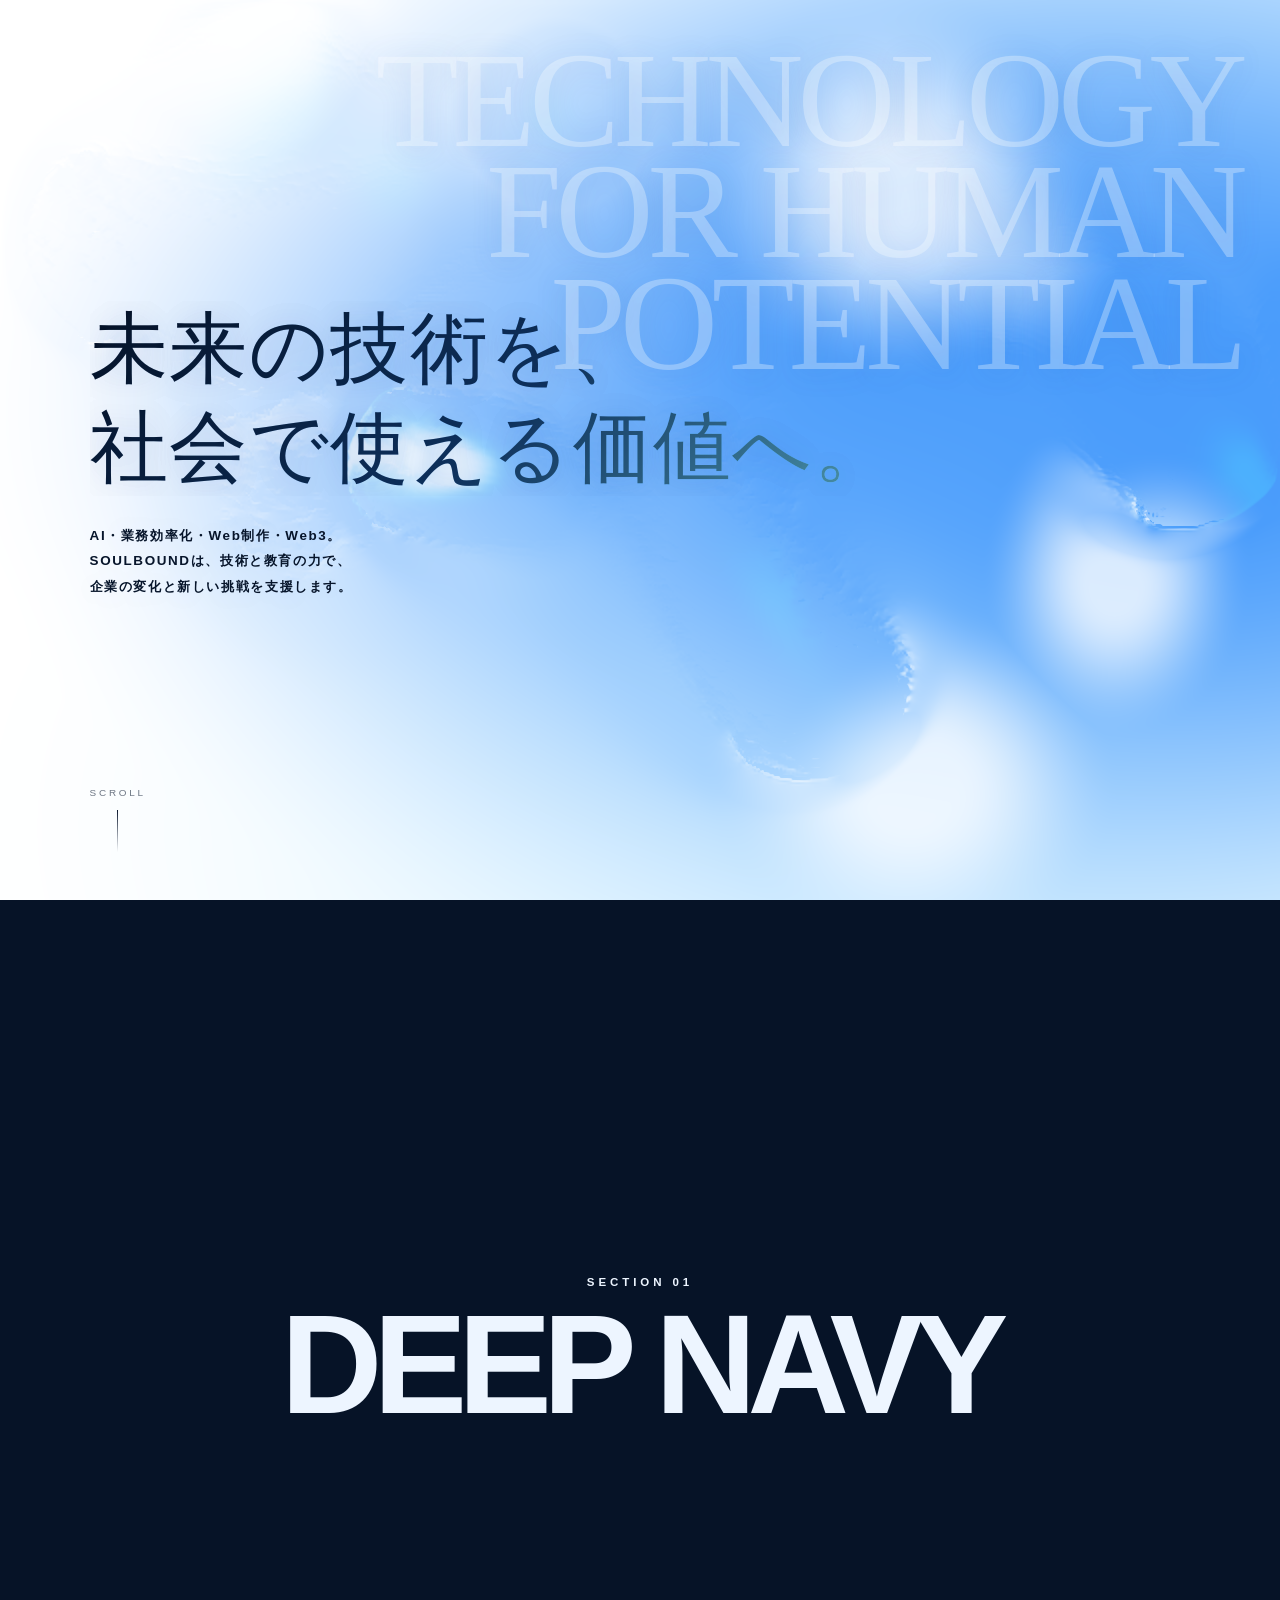
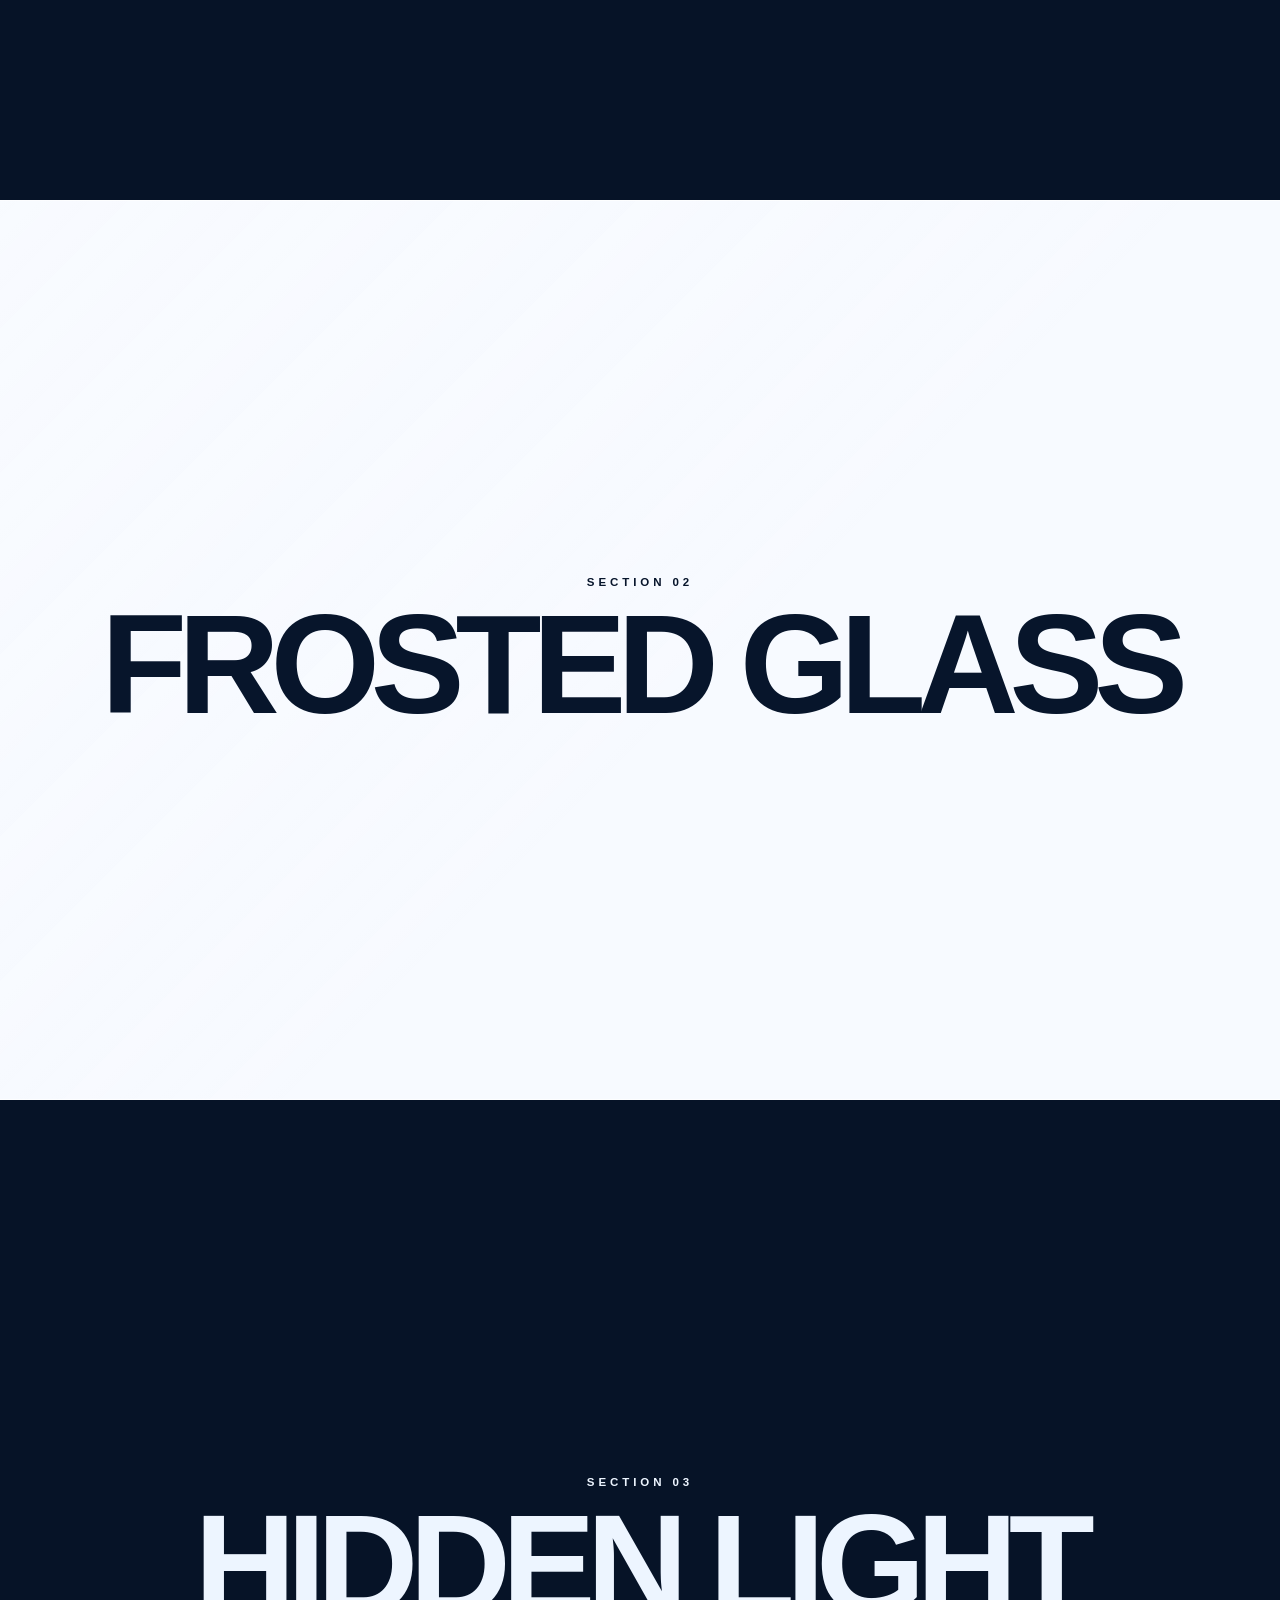
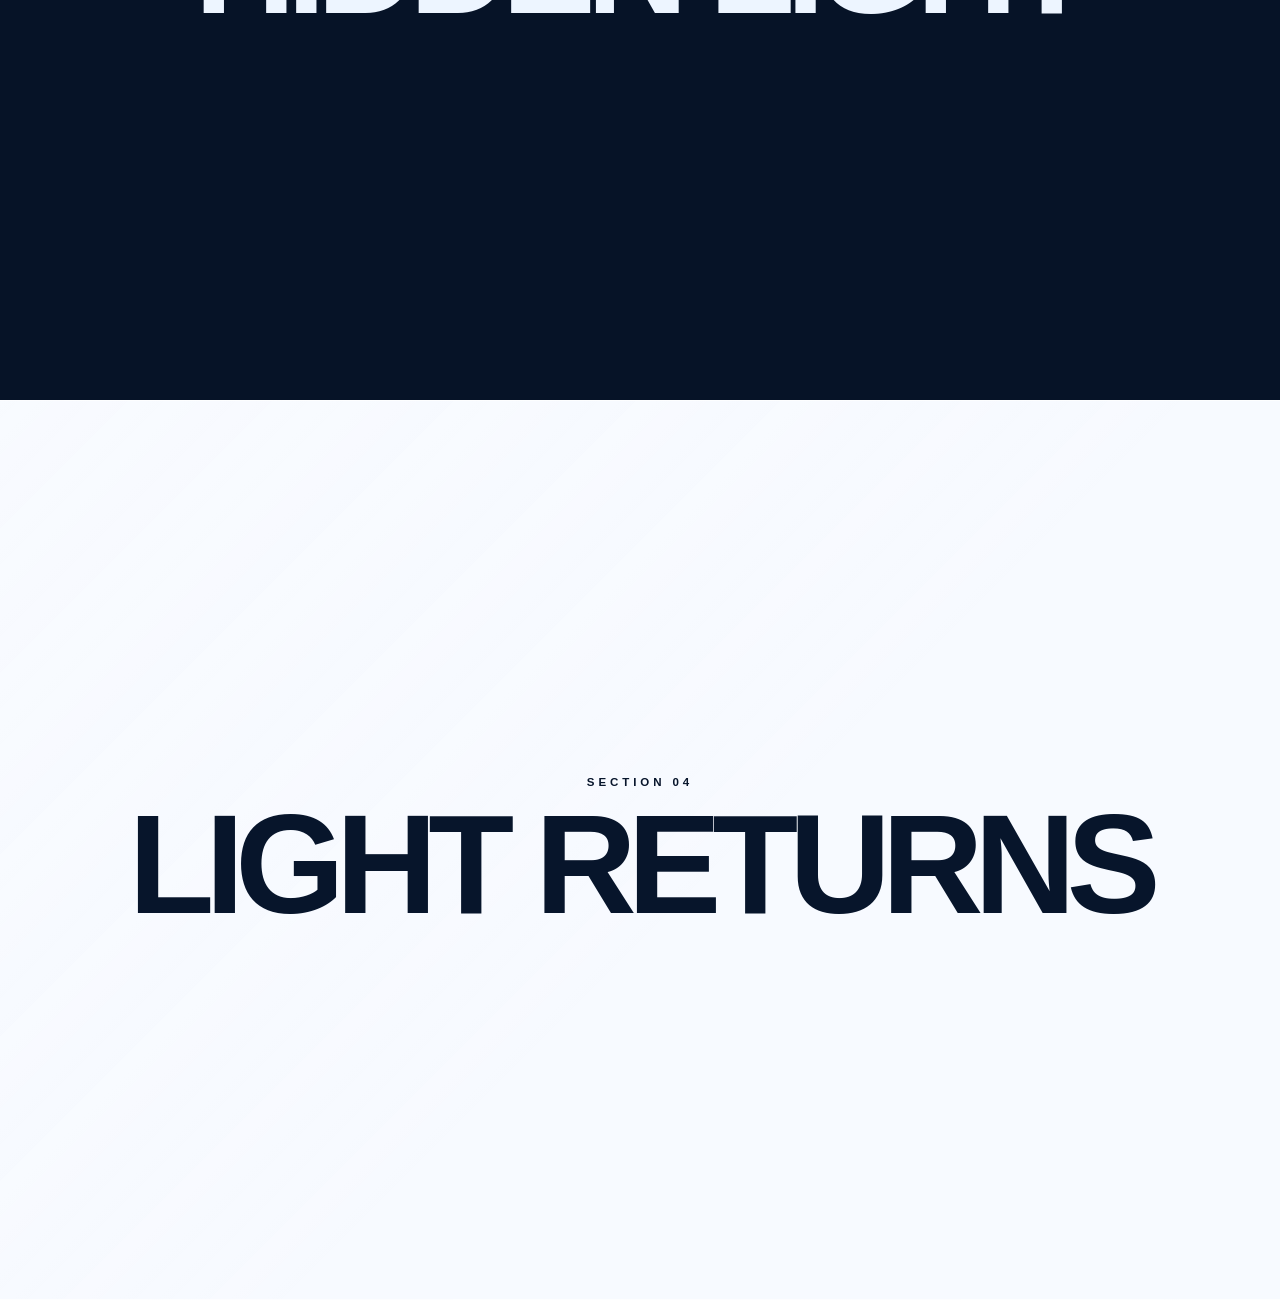
==== background-animation/index.html @ e3aedf35 "background-anime" ====
<!DOCTYPE html>
<html lang="ja">
<head>
  <meta charset="utf-8">
  <meta name="viewport" content="width=device-width, initial-scale=1">
  <title>WebGL Background Animation</title>
  <link rel="stylesheet" href="style.css">
</head>
<body>
  <div class="fluid-background" aria-hidden="true">
    <canvas class="fluid-background__canvas"></canvas>
    <div class="fluid-background__shade"></div>
  </div>

  <main class="page">
    <section class="section section--hero">
      <p class="section--hero__backdrop" aria-hidden="true">
        TECHNOLOGY<br>FOR HUMAN<br>POTENTIAL
      </p>
      <div class="section--hero__copy">
        <div class="section--hero__title-stack">
          <h1 class="section__title section--hero__title-base" data-title-mask>
            <span>未来の技術を、</span>
            <span>社会で使える価値へ。</span>
          </h1>
          <span class="section__title section--hero__title-reaction" data-title-mask aria-hidden="true">
            <span>未来の技術を、</span>
            <span>社会で使える価値へ。</span>
          </span>
        </div>
        <p class="section--hero__description">
          AI・業務効率化・Web制作・Web3。<br>
          SOULBOUNDは、技術と教育の力で、<br>
          企業の変化と新しい挑戦を支援します。
        </p>
      </div>
      <span class="section__scroll">Scroll</span>
    </section>

    <section class="section section--navy">
      <p class="section__eyebrow">Section 01</p>
      <h2 class="section__title">DEEP NAVY</h2>
    </section>

    <section class="section section--glass">
      <p class="section__eyebrow">Section 02</p>
      <h2 class="section__title">FROSTED GLASS</h2>
    </section>

    <section class="section section--navy">
      <p class="section__eyebrow">Section 03</p>
      <h2 class="section__title">HIDDEN LIGHT</h2>
    </section>

    <section class="section section--glass">
      <p class="section__eyebrow">Section 04</p>
      <h2 class="section__title">LIGHT RETURNS</h2>
    </section>
  </main>

    <script src="fluid.js?v=interaction-23"></script>
  <script src="hero.js?v=1"></script>
</body>
</html>
---- background-animation/style.css ----
:root {
  color-scheme: light;
  --navy: #061327;
  --ink: #07152b;
  --white-glass: rgba(245, 249, 255, .78);
}

* {
  box-sizing: border-box;
}

html,
body {
  margin: 0;
  min-width: 100%;
  min-height: 100%;
}

html {
  background: #fff;
  scroll-behavior: smooth;
}

body {
  overflow-x: hidden;
  font-family: Arial, "Helvetica Neue", sans-serif;
}

.fluid-background {
  position: fixed;
  z-index: 0;
  inset: 0;
  overflow: hidden;
  background: #fff;
  pointer-events: none;
}

.fluid-background__canvas,
.fluid-background__shade {
  position: absolute;
  inset: 0;
  width: 100%;
  height: 100%;
}

.fluid-background__canvas {
  z-index: 1;
  display: block;
  mix-blend-mode: normal;
}

.fluid-background__shade {
  z-index: 0;
  background: #fff;
}

.page {
  position: relative;
  z-index: 1;
}

.section {
  position: relative;
  display: grid;
  min-height: 100vh;
  min-height: 100svh;
  padding: clamp(28px, 4vw, 64px);
  place-content: center;
  text-align: center;
  isolation: isolate;
}

.section__eyebrow {
  margin: 0 0 1.1rem;
  font-size: clamp(.65rem, .9vw, .8rem);
  font-weight: 600;
  letter-spacing: .34em;
  text-transform: uppercase;
}

.section__title {
  margin: 0;
  font-size: clamp(3.2rem, 11vw, 10rem);
  font-weight: 700;
  line-height: .84;
  letter-spacing: -.065em;
  text-wrap: balance;
}

.section--hero {
  display: flex;
  align-items: center;
  justify-content: flex-start;
  color: var(--ink);
  background: transparent;
  text-align: left;
  text-shadow: 0 2px 30px rgba(45, 90, 170, .14);
}

.section--hero__copy {
  position: relative;
  z-index: 2;
  width: min(58rem, 70vw);
  margin-left: clamp(1rem, 3vw, 4rem);
}

.section--hero .section__title {
  display: grid;
  gap: .04em;
  margin: 0;
  font-family: "Yu Mincho", "Hiragino Mincho ProN", "Hiragino Mincho Pro", serif;
  font-size: clamp(2.8rem, 6.1vw, 6.8rem);
  font-weight: 500;
  line-height: 1.23;
  letter-spacing: .02em;
}

.section--hero__title-stack {
  display: grid;
  isolation: isolate;
}

.section--hero__title-base,
.section--hero__title-reaction {
  grid-area: 1 / 1;
  background: linear-gradient(135deg, #06152f 0%, #123f78 48%, #7be8ff 100%);
  background-clip: text;
  -webkit-background-clip: text;
  color: transparent;
  -webkit-text-fill-color: transparent;
  -webkit-mask-repeat: no-repeat;
  mask-repeat: no-repeat;
}

.section--hero__title-base {
  position: relative;
  z-index: 1;
  mix-blend-mode: normal;
}

.section--hero__title-reaction {
  position: relative;
  z-index: 2;
  opacity: .25;
  mix-blend-mode: difference;
  pointer-events: none;
}

.section--hero__description {
  margin: clamp(1.6rem, 3vh, 2.6rem) 0 0;
  font-size: clamp(.76rem, 1.05vw, 1rem);
  font-weight: 600;
  line-height: 1.9;
  letter-spacing: .12em;
}

.section--hero__backdrop {
  position: absolute;
  z-index: 0;
  top: clamp(2rem, 5vh, 4rem);
  right: clamp(1rem, 3vw, 4rem);
  margin: 0;
  color: rgba(255, 255, 255, .3);
  font-family: Georgia, "Times New Roman", serif;
  font-size: clamp(4.8rem, 10.6vw, 11rem);
  font-weight: 400;
  line-height: .82;
  letter-spacing: -.045em;
  text-align: right;
  pointer-events: none;
}

.section--hero .section__scroll {
  right: auto;
  left: calc(clamp(28px, 4vw, 64px) + clamp(1rem, 3vw, 4rem));
  transform: none;
}

.section--navy {
  color: #edf5ff;
  background: var(--navy);
}

.section--glass {
  color: var(--ink);
  background: var(--white-glass);
  -webkit-backdrop-filter: blur(34px) saturate(125%);
  backdrop-filter: blur(34px) saturate(125%);
}

.section--glass::before {
  position: absolute;
  z-index: -1;
  inset: 0;
  border-block: 1px solid rgba(255, 255, 255, .7);
  background: linear-gradient(135deg, rgba(255, 255, 255, .13), transparent 55%);
  content: "";
}

.section__scroll {
  position: absolute;
  bottom: 3rem;
  left: 50%;
  display: grid;
  gap: .75rem;
  justify-items: center;
  color: rgba(7, 21, 43, .58);
  font-size: .62rem;
  letter-spacing: .28em;
  text-transform: uppercase;
  transform: translateX(-50%);
}

.section__scroll::after {
  width: 1px;
  height: 42px;
  background: linear-gradient(var(--ink), transparent);
  content: "";
}

@media (max-width: 600px) {
  .section__title {
    font-size: clamp(3rem, 17vw, 6rem);
  }

  .section--glass {
    -webkit-backdrop-filter: blur(22px) saturate(120%);
    backdrop-filter: blur(22px) saturate(120%);
  }

  .section--hero__copy {
    width: 100%;
    margin-left: 0;
  }

  .section--hero .section__title {
    font-size: clamp(2.5rem, 12vw, 4.2rem);
  }

  .section--hero__description {
    font-size: .7rem;
    letter-spacing: .07em;
  }

  .section--hero__backdrop {
    top: 8vh;
    right: -4vw;
    font-size: 18vw;
    opacity: .72;
  }

  .section--hero .section__scroll {
    left: clamp(28px, 4vw, 64px);
  }
}

@media (prefers-reduced-motion: reduce) {
  html {
    scroll-behavior: auto;
  }

  .fluid-background__canvas {
    display: none;
  }

}
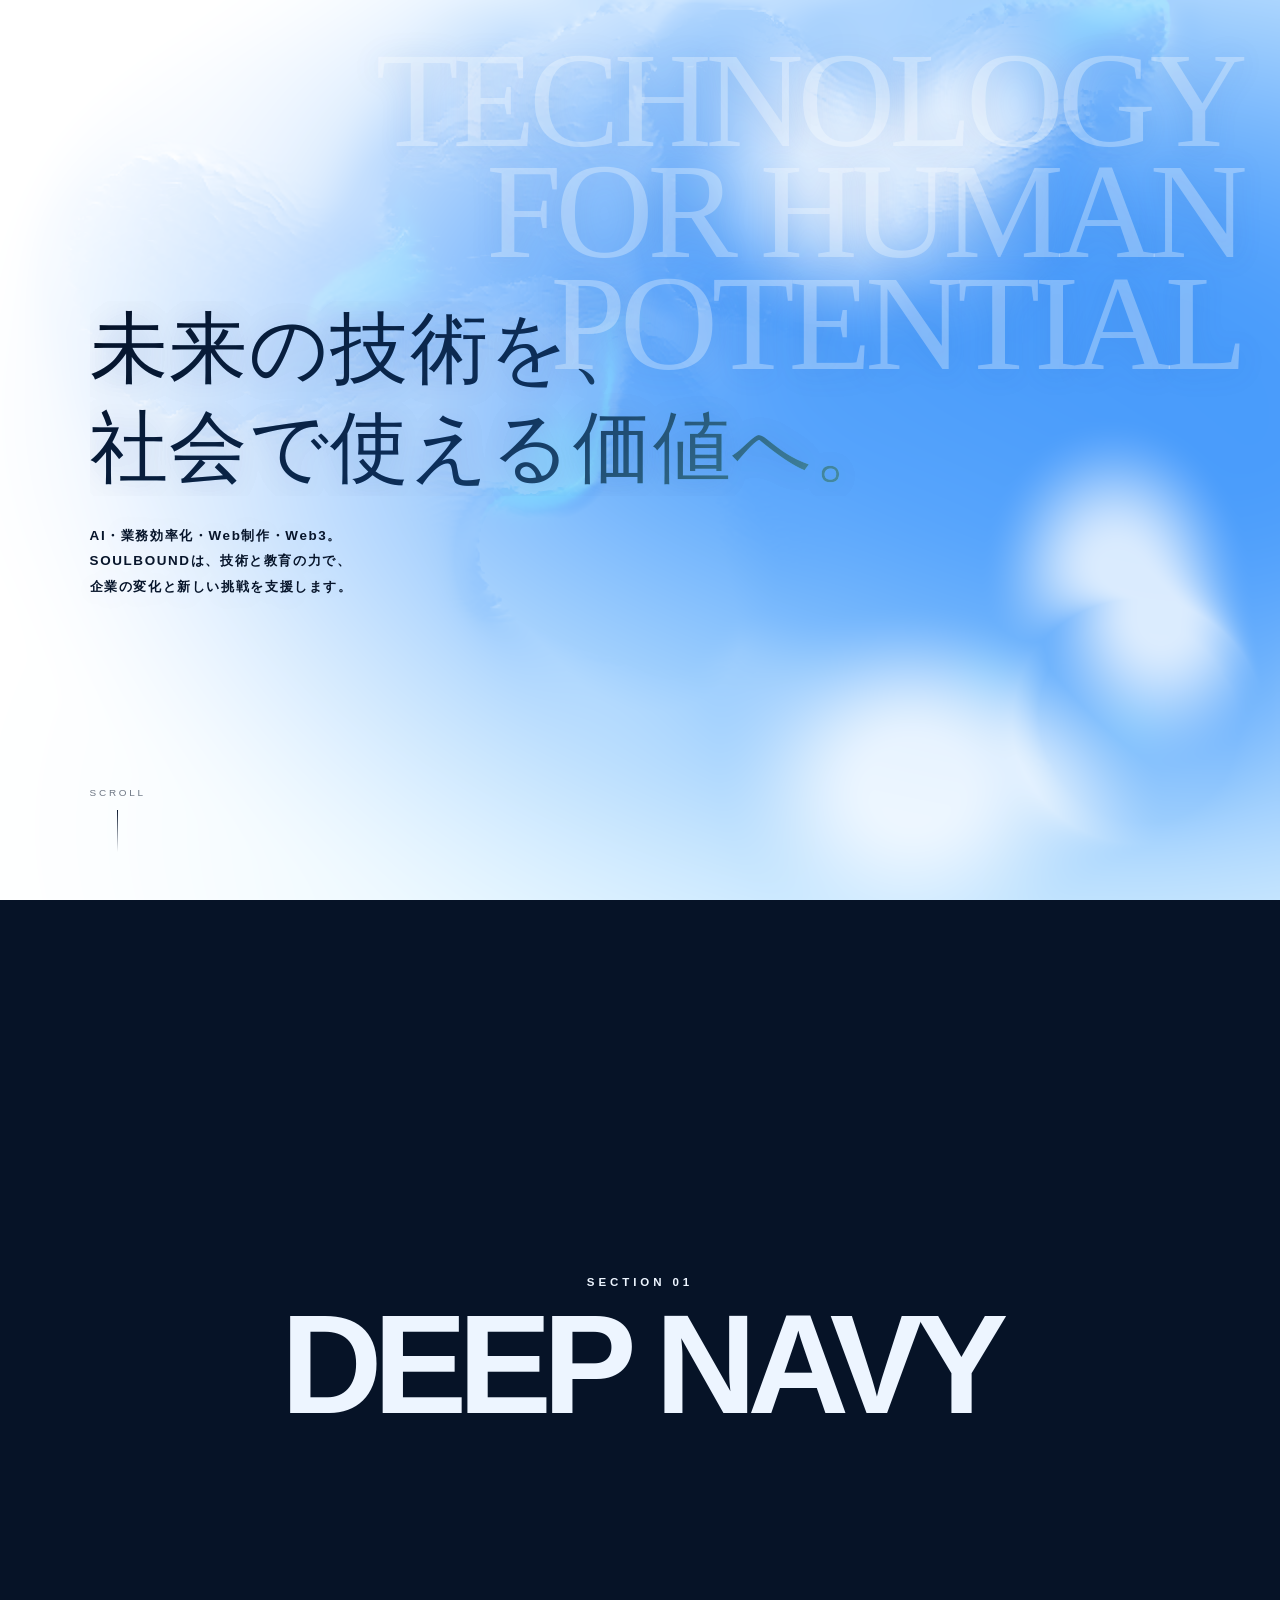
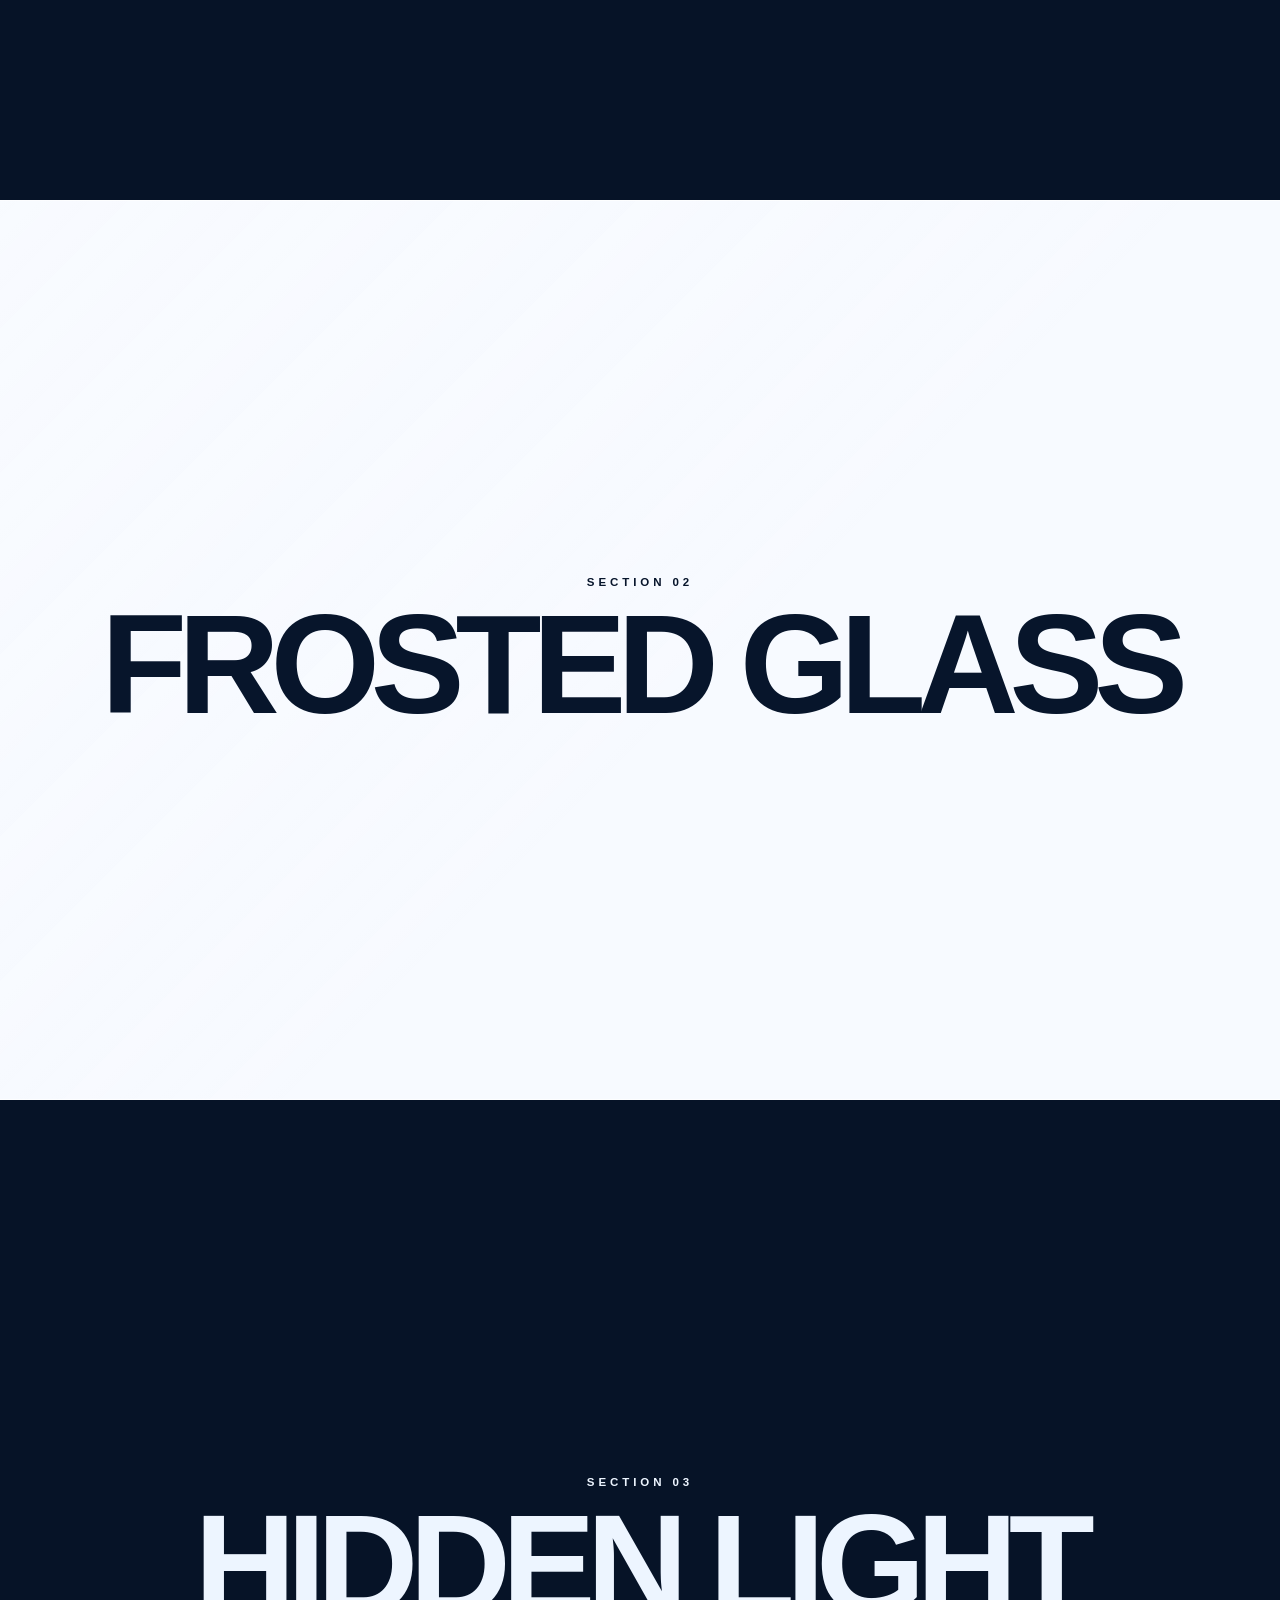
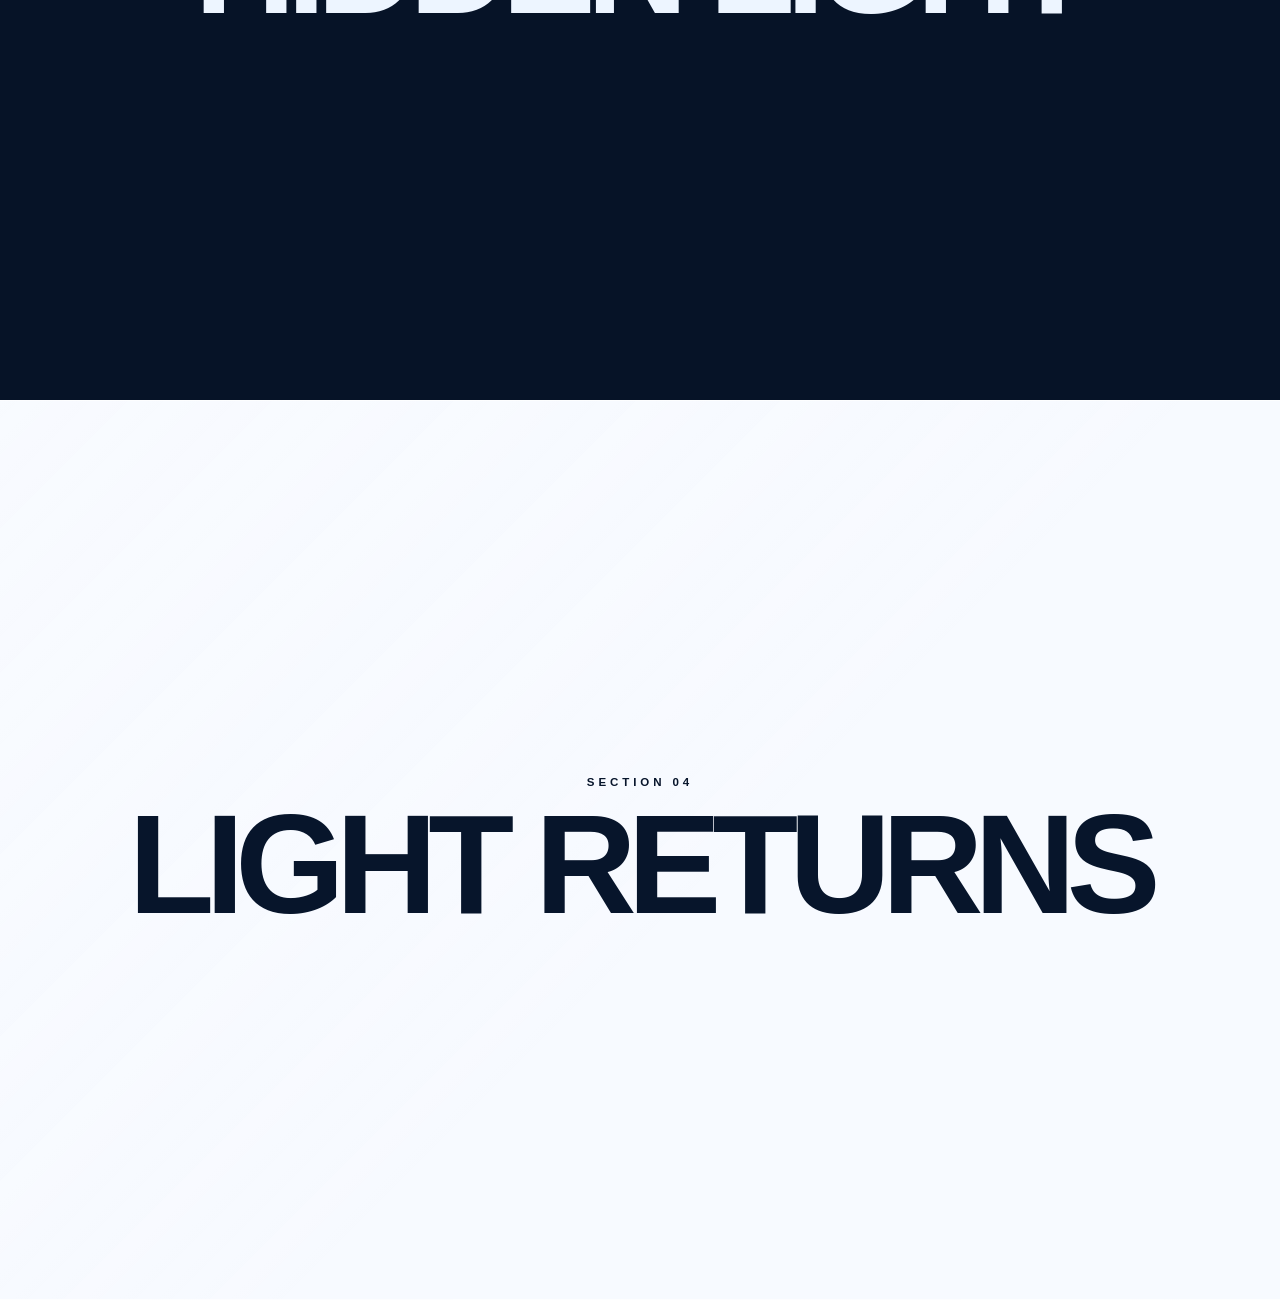
==== commit c6fde4ff: "アニメーション終わり修正" ====
--- a/background-animation/index.html
+++ b/background-animation/index.html
@@ -58,7 +58,7 @@
     </section>
   </main>
 
-    <script src="fluid.js?v=interaction-23"></script>
+    <script src="fluid.js?v=interaction-24"></script>
   <script src="hero.js?v=1"></script>
 </body>
 </html>
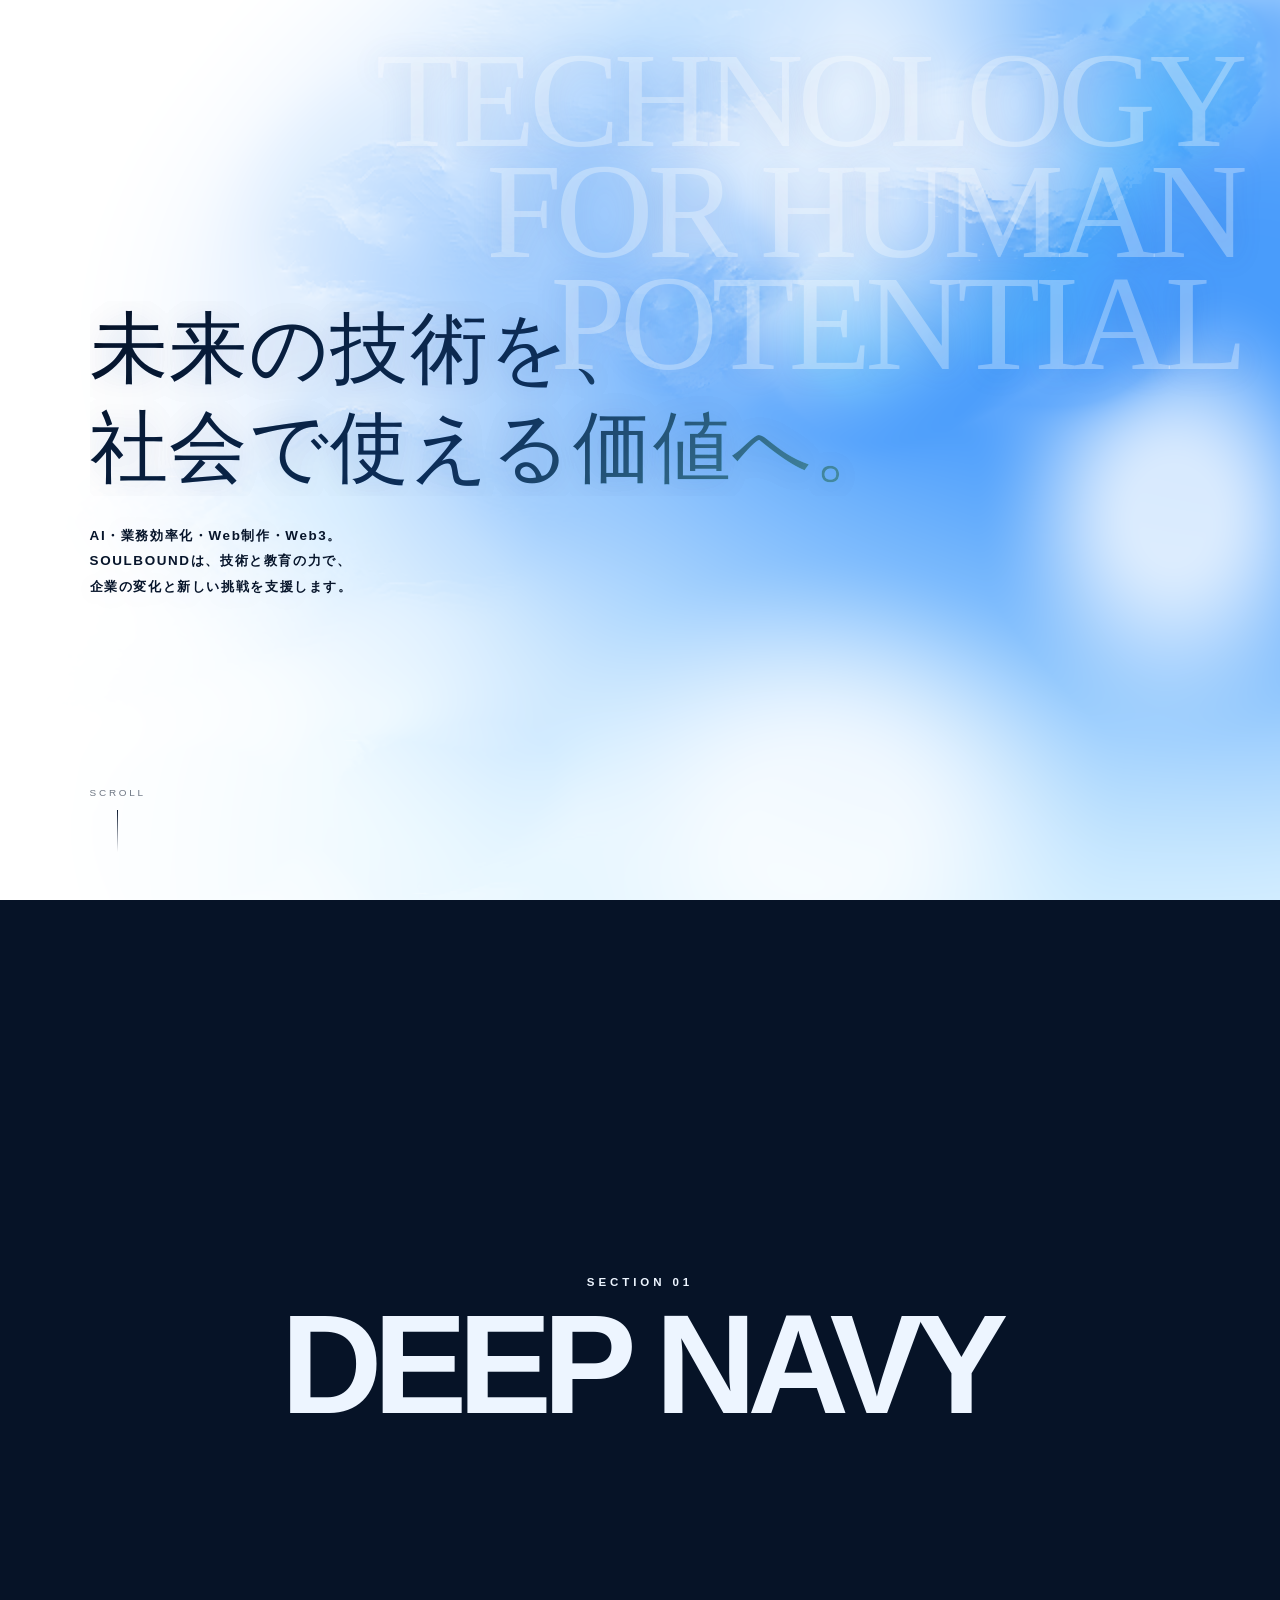
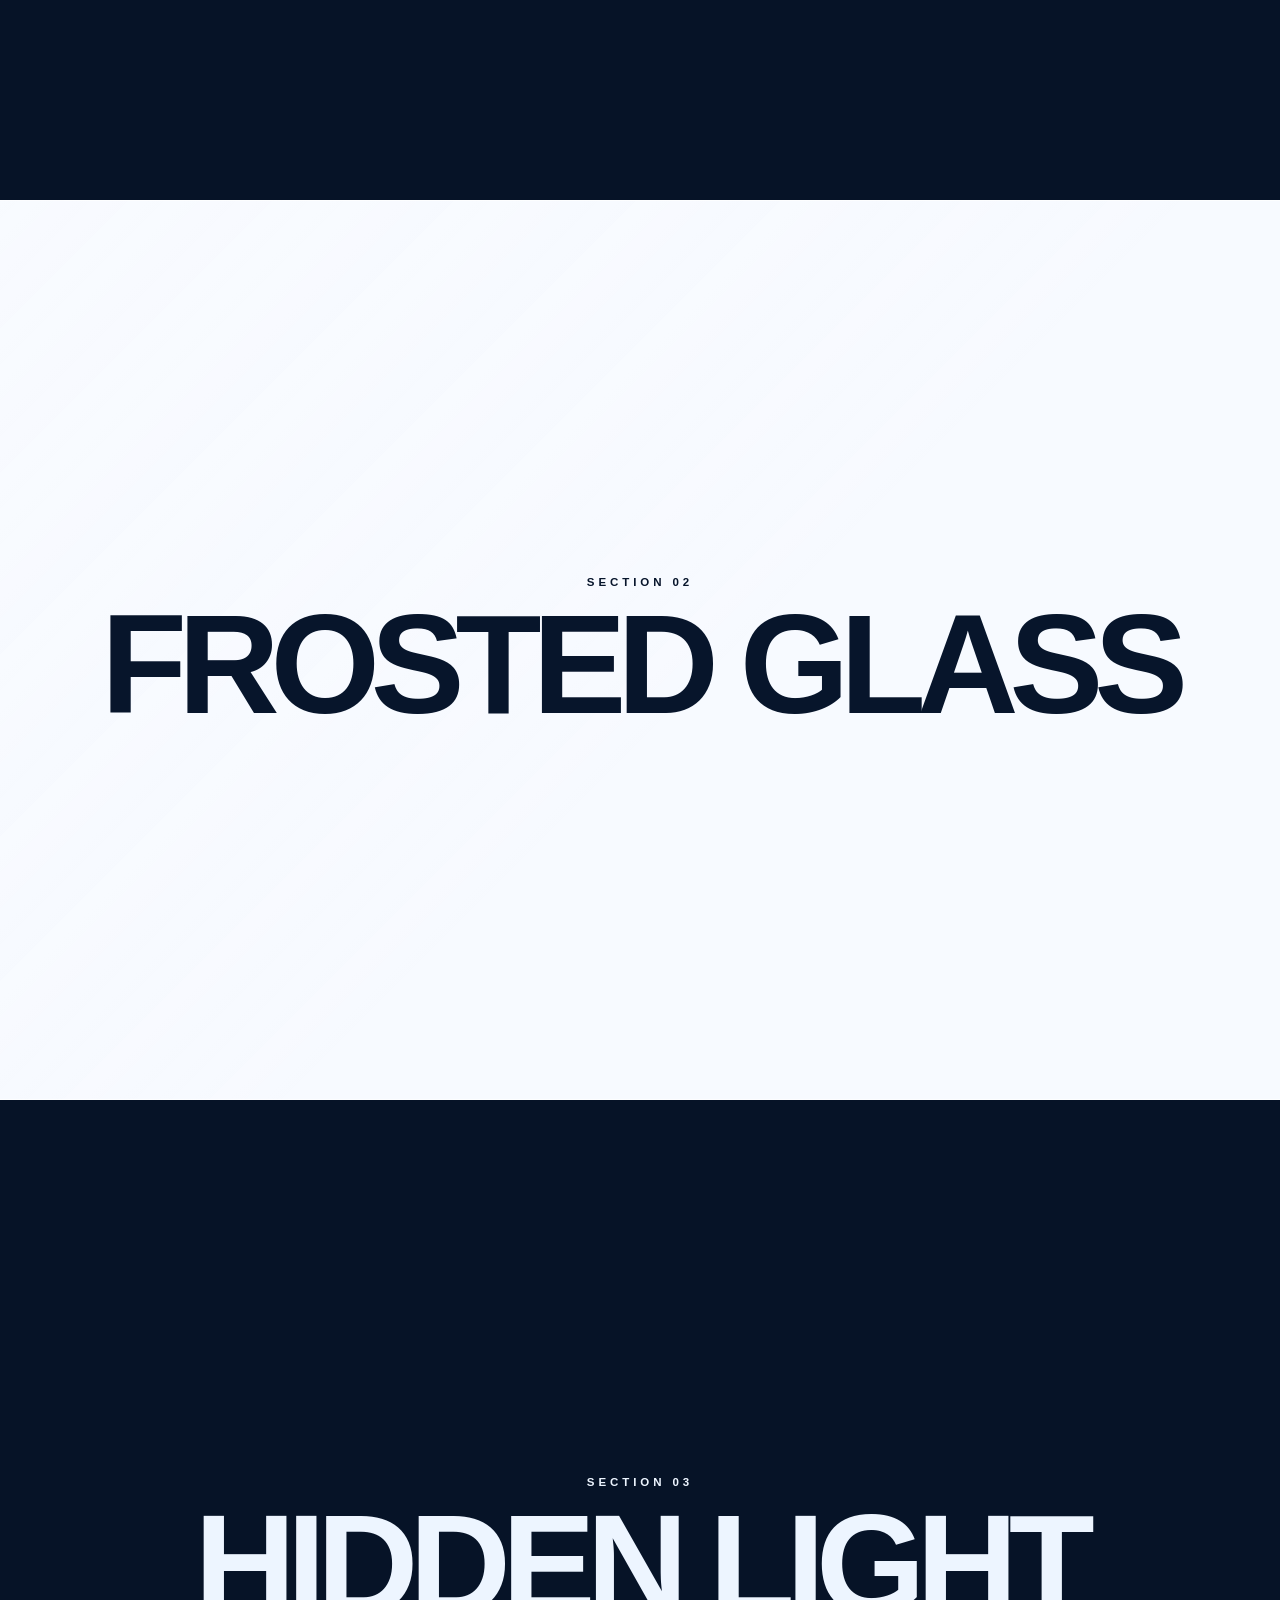
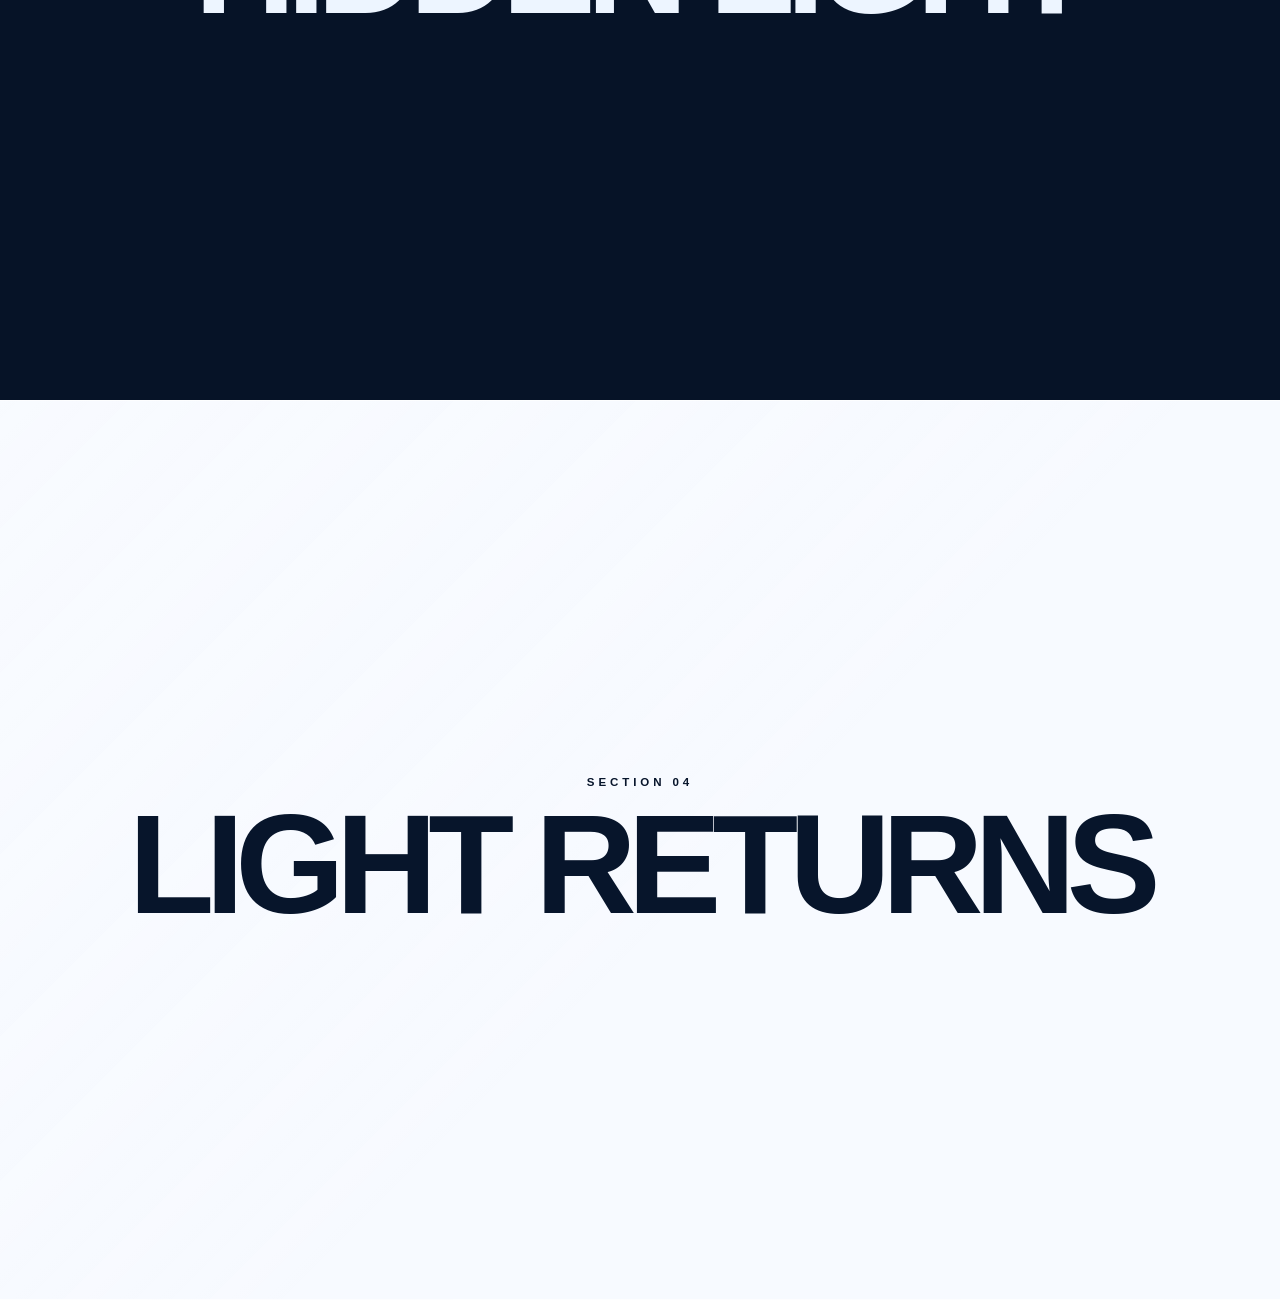
==== commit 1e604648: "境界線をぼかす" ====
--- a/background-animation/index.html
+++ b/background-animation/index.html
@@ -58,7 +58,7 @@
     </section>
   </main>
 
-    <script src="fluid.js?v=interaction-24"></script>
+    <script src="fluid.js?v=interaction-31"></script>
   <script src="hero.js?v=1"></script>
 </body>
 </html>
